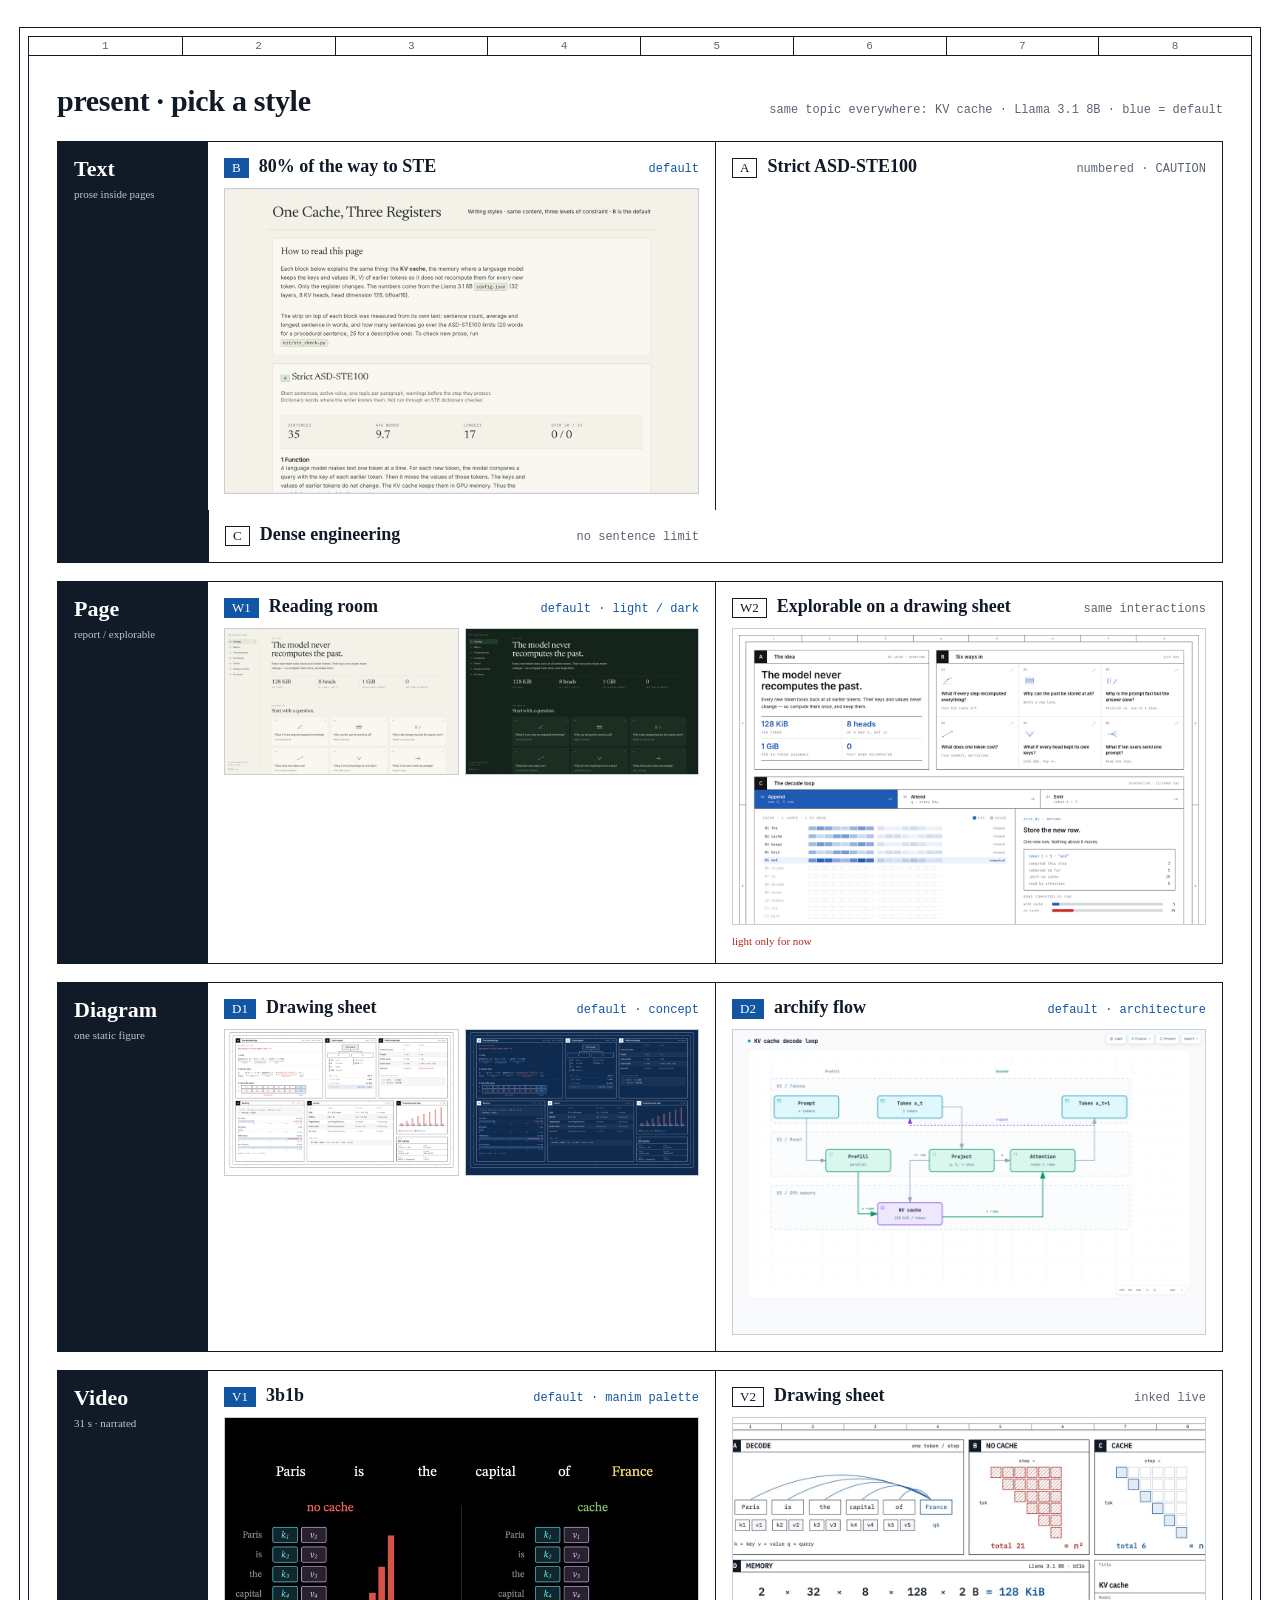
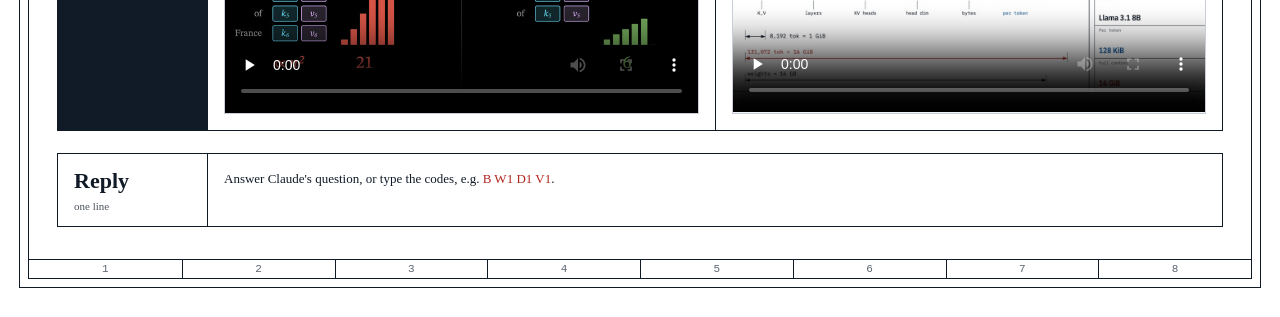
==== skills/present/gallery/index.html @ 9e3918cc "EEP 1.8.0: present ships a pre-built style gallery Showing the styles no longer costs tokens. galler" ====
<!doctype html>
<html lang="en">
<head>
<meta charset="utf-8">
<meta name="viewport" content="width=device-width,initial-scale=1">
<title>present — pick a style</title>
<style>
@font-face{font-family:Plex Mono;src:url(fonts/IBMPlexMono-400.woff2) format("woff2");font-weight:400}
@font-face{font-family:Plex Mono;src:url(fonts/IBMPlexMono-500.woff2) format("woff2");font-weight:500}
@font-face{font-family:Plex Cond;src:url(fonts/IBMPlexSansCondensed-500.woff2) format("woff2");font-weight:500}
@font-face{font-family:Plex Cond;src:url(fonts/IBMPlexSansCondensed-600.woff2) format("woff2");font-weight:600}
:root{--paper:#fff;--ink:#111a27;--mute:#5b6472;--line:#111a27;--hair:#c9ced6;--blue:#1256a3;--red:#b3261e;--tint:#eef3fa}
*{box-sizing:border-box;margin:0}
body{background:var(--paper);color:var(--ink);font:500 15px/1.4 "Plex Cond",system-ui,sans-serif;padding:28px}
.sheet{border:1.5px solid var(--line);outline:1px solid var(--line);outline-offset:8px;margin:8px;max-width:1720px;margin-inline:auto}
.rule{display:grid;grid-template-columns:repeat(8,1fr);border-bottom:1px solid var(--line);font:400 11px "Plex Mono",monospace;color:var(--mute)}
.rule span{text-align:center;padding:3px 0;border-left:1px solid var(--line)}.rule span:first-child{border-left:0}
.rule.b{border-top:1px solid var(--line);border-bottom:0}
.in{padding:28px 28px 32px}
.top{display:flex;justify-content:space-between;align-items:end;gap:24px;margin-bottom:24px}
h1{font:600 30px/1.1 "Plex Cond";letter-spacing:-.01em}
.m{font:400 12px "Plex Mono",monospace;color:var(--mute)}
.row{display:grid;grid-template-columns:150px 1fr;border:1.5px solid var(--line);margin-top:18px}
.row>.tab{background:var(--ink);color:var(--paper);padding:14px 16px;display:flex;flex-direction:column;gap:6px}
.tab b{font:600 22px "Plex Cond"}.tab i{font:400 11px "Plex Mono";font-style:normal;opacity:.75}
.opts{display:grid;grid-template-columns:repeat(auto-fit,minmax(380px,1fr))}
.opt{border-left:1px solid var(--line);padding:14px 16px 16px;display:flex;flex-direction:column;gap:10px;color:inherit;text-decoration:none}
.opt:first-child{border-left:0}
.hd{display:flex;align-items:baseline;gap:10px}
.k{font:500 13px "Plex Mono";border:1.5px solid var(--ink);padding:1px 7px}
.hd b{font:600 18px "Plex Cond"}.hd .m{margin-left:auto}
.shot{border:1px solid var(--hair);aspect-ratio:16/10;overflow:clip;background:var(--tint)}
.shot img,.shot video{width:100%;height:100%;object-fit:cover;object-position:top;display:block}
a.opt:hover .shot{outline:2px solid var(--blue);outline-offset:2px}
a.opt:hover .hd b{color:var(--blue)}
.note{font:400 11px "Plex Mono";color:var(--red)}
.pair{display:grid;grid-template-columns:1fr 1fr;gap:6px}.pair .shot{aspect-ratio:16/10}
.chosen .k{background:var(--blue);border-color:var(--blue);color:#fff}
.chosen .hd .m{color:var(--blue)}
.ask{margin-top:22px;border:1.5px solid var(--line);display:grid;grid-template-columns:150px 1fr}
.ask .tab{background:var(--paper);color:var(--ink);border-right:1px solid var(--line);padding:14px 16px;display:flex;flex-direction:column;gap:6px}
.ask p{padding:14px 16px;font:400 13px/1.7 "Plex Mono"}
.ask em{font-style:normal;color:var(--red)}
</style>
</head>
<body>
<div class="sheet">
<div class="rule"><span>1</span><span>2</span><span>3</span><span>4</span><span>5</span><span>6</span><span>7</span><span>8</span></div>
<div class="in">
<div class="top"><h1>present · pick a style</h1><span class="m">same topic everywhere: KV cache · Llama 3.1 8B · blue = default</span></div>

<section class="row"><div class="tab"><b>Text</b><i>prose inside pages</i></div><div class="opts">
<a class="opt chosen" href="pages/writing-abc.html#B"><div class="hd"><span class="k">B</span><b>80% of the way to STE</b><span class="m">default</span></div><div class="shot"><img src="media/txt.jpg" alt="80% of the way to STE 0" loading="lazy"></div></a>
<a class="opt" href="pages/writing-abc.html#A"><div class="hd"><span class="k">A</span><b>Strict ASD-STE100</b><span class="m">numbered · CAUTION</span></div></a>
<a class="opt" href="pages/writing-abc.html#C"><div class="hd"><span class="k">C</span><b>Dense engineering</b><span class="m">no sentence limit</span></div></a>
</div></section>

<section class="row"><div class="tab"><b>Page</b><i>report / explorable</i></div><div class="opts">
<a class="opt chosen" href="pages/W1-explorable.html"><div class="hd"><span class="k">W1</span><b>Reading room</b><span class="m">default · light / dark</span></div><div class="pair"><div class="shot"><img src="media/w1-light.jpg" alt="Reading room 0" loading="lazy"></div><div class="shot"><img src="media/w1-dark.jpg" alt="Reading room 1" loading="lazy"></div></div></a>
<a class="opt" href="pages/W2-explorable-sheet.html"><div class="hd"><span class="k">W2</span><b>Explorable on a drawing sheet</b><span class="m">same interactions</span></div><div class="shot"><img src="media/w2.jpg" alt="Explorable on a drawing sheet 0" loading="lazy"></div><span class="note">light only for now</span></a>
</div></section>

<section class="row"><div class="tab"><b>Diagram</b><i>one static figure</i></div><div class="opts">
<a class="opt chosen" href="pages/D1-sheet.html"><div class="hd"><span class="k">D1</span><b>Drawing sheet</b><span class="m">default · concept</span></div><div class="pair"><div class="shot"><img src="media/d1-light.jpg" alt="Drawing sheet 0" loading="lazy"></div><div class="shot"><img src="media/d1-dark.jpg" alt="Drawing sheet 1" loading="lazy"></div></div></a>
<a class="opt chosen" href="media/d2.png"><div class="hd"><span class="k">D2</span><b>archify flow</b><span class="m">default · architecture</span></div><div class="shot"><img src="media/d2.png" alt="archify flow 0" loading="lazy"></div></a>
</div></section>

<section class="row"><div class="tab"><b>Video</b><i>31 s · narrated</i></div><div class="opts">
<div class="opt chosen"><div class="hd"><span class="k">V1</span><b>3b1b</b><span class="m">default · manim palette</span></div><div class="shot"><video src="media/v1.mp4" poster="media/v1.jpg" controls preload="none"></video></div></div>
<div class="opt"><div class="hd"><span class="k">V2</span><b>Drawing sheet</b><span class="m">inked live</span></div><div class="shot"><video src="media/v2.mp4" poster="media/v2.jpg" controls preload="none"></video></div></div>
</div></section>

<div class="ask"><div class="tab"><b>Reply</b><i>one line</i></div>
<p>Answer Claude's question, or type the codes, e.g. <em>B W1 D1 V1</em>.</p></div>
</div>
<div class="rule b"><span>1</span><span>2</span><span>3</span><span>4</span><span>5</span><span>6</span><span>7</span><span>8</span></div>
</div>
</body>
</html>
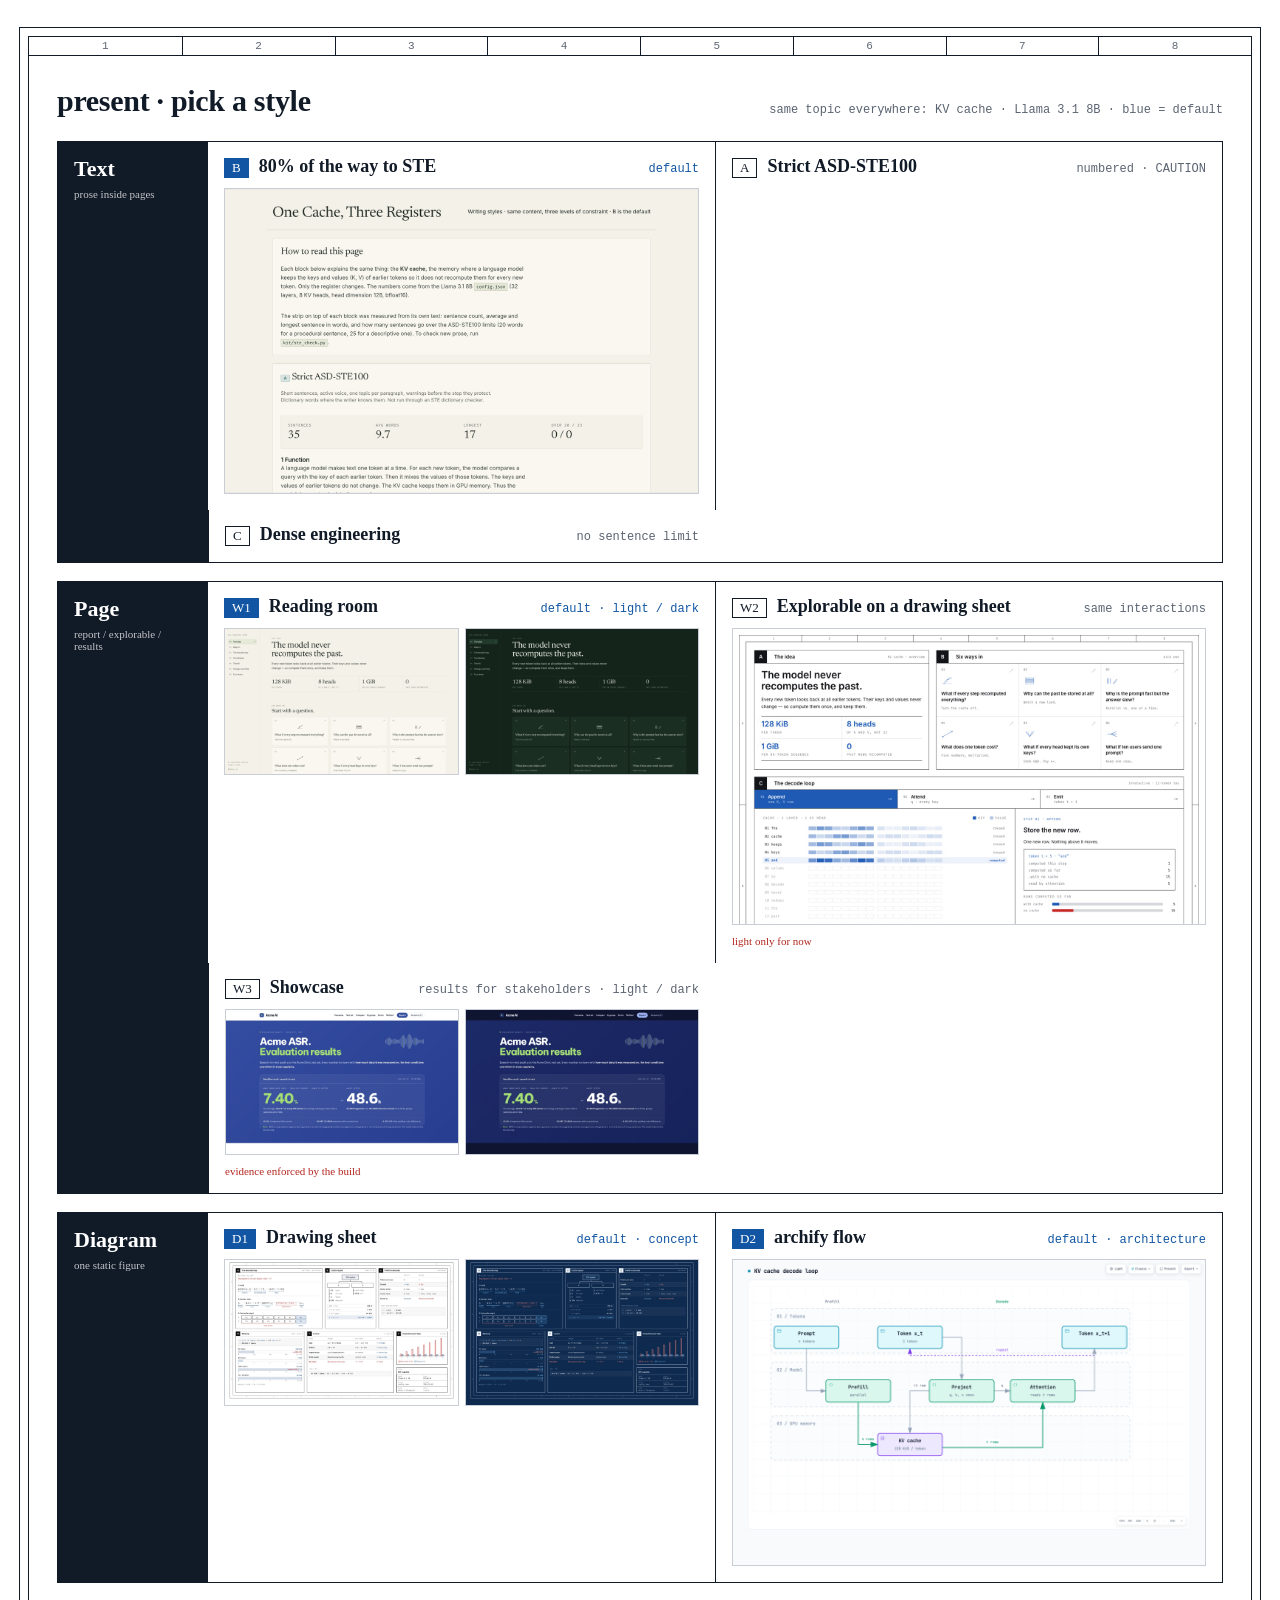
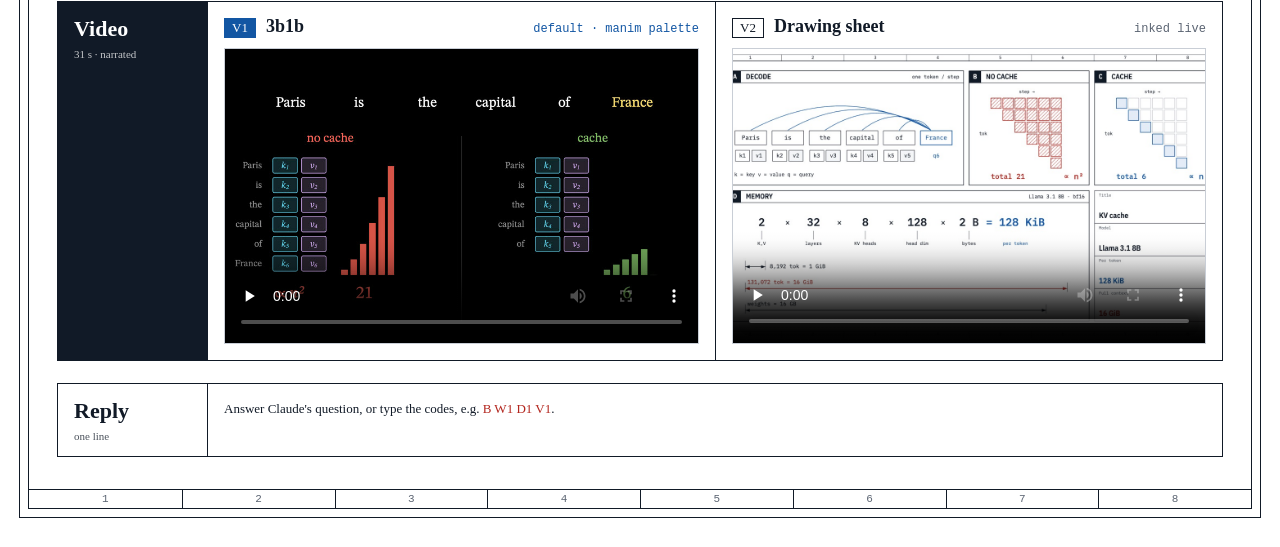
==== commit 7c03a1b2: "engineer-mindset joins EEP; investigate deployed mode; present showcase; skill references split - en" ====
--- a/skills/present/gallery/index.html
+++ b/skills/present/gallery/index.html
@@ -55,9 +55,10 @@
 <a class="opt" href="pages/writing-abc.html#C"><div class="hd"><span class="k">C</span><b>Dense engineering</b><span class="m">no sentence limit</span></div></a>
 </div></section>
 
-<section class="row"><div class="tab"><b>Page</b><i>report / explorable</i></div><div class="opts">
+<section class="row"><div class="tab"><b>Page</b><i>report / explorable / results</i></div><div class="opts">
 <a class="opt chosen" href="pages/W1-explorable.html"><div class="hd"><span class="k">W1</span><b>Reading room</b><span class="m">default · light / dark</span></div><div class="pair"><div class="shot"><img src="media/w1-light.jpg" alt="Reading room 0" loading="lazy"></div><div class="shot"><img src="media/w1-dark.jpg" alt="Reading room 1" loading="lazy"></div></div></a>
 <a class="opt" href="pages/W2-explorable-sheet.html"><div class="hd"><span class="k">W2</span><b>Explorable on a drawing sheet</b><span class="m">same interactions</span></div><div class="shot"><img src="media/w2.jpg" alt="Explorable on a drawing sheet 0" loading="lazy"></div><span class="note">light only for now</span></a>
+<a class="opt" href="pages/W3-showcase.html"><div class="hd"><span class="k">W3</span><b>Showcase</b><span class="m">results for stakeholders · light / dark</span></div><div class="pair"><div class="shot"><img src="media/w3-light.jpg" alt="Showcase 0" loading="lazy"></div><div class="shot"><img src="media/w3-dark.jpg" alt="Showcase 1" loading="lazy"></div></div><span class="note">evidence enforced by the build</span></a>
 </div></section>
 
 <section class="row"><div class="tab"><b>Diagram</b><i>one static figure</i></div><div class="opts">
